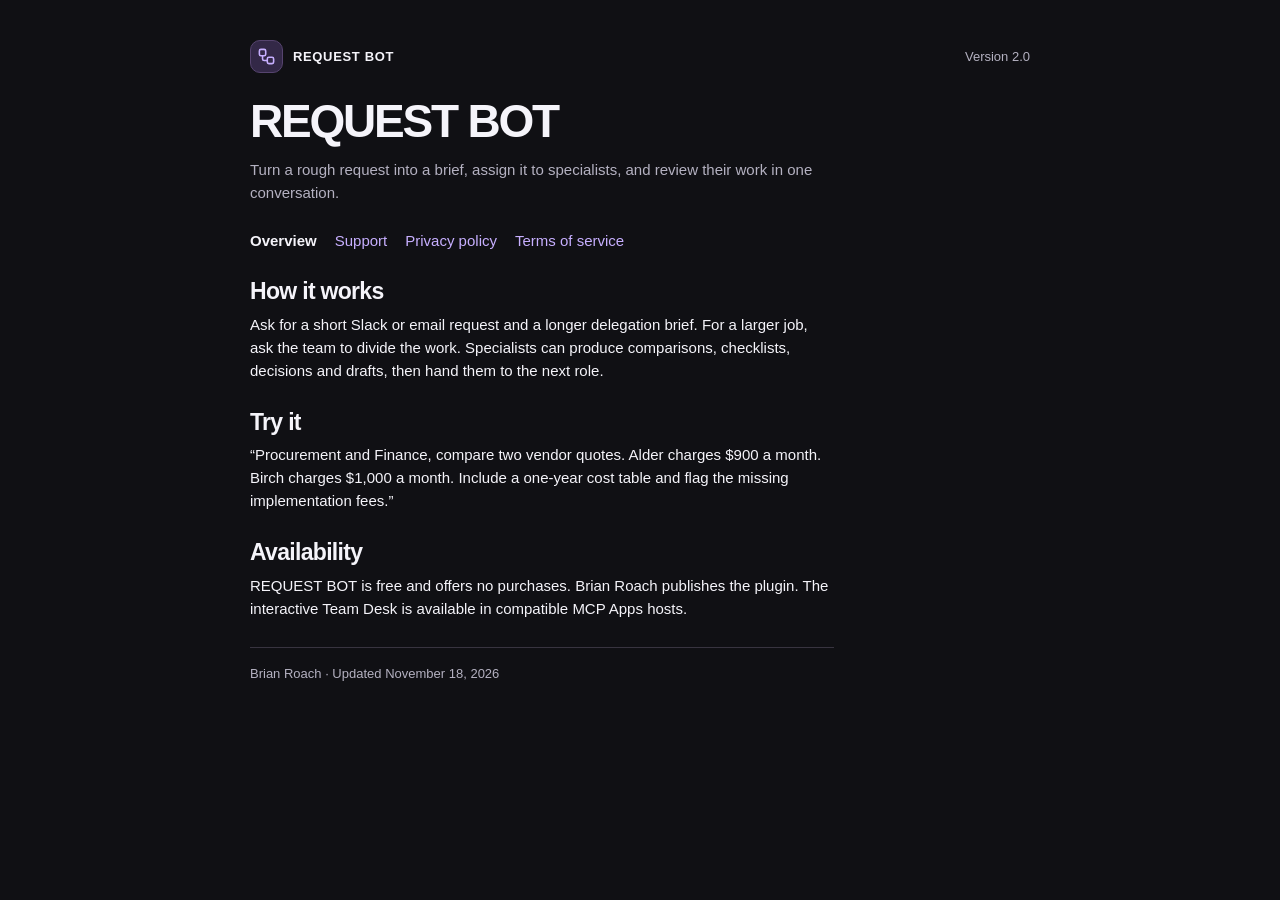
==== request-bot/index.html @ c8be2474 "Publish REQUEST BOT overview, support, privacy and terms on GitHub Pages" ====
<!doctype html><html lang="en" class="dark"><head><meta charset="utf-8"><meta name="viewport" content="width=device-width, initial-scale=1"><title>Overview | REQUEST BOT</title><link rel="stylesheet" href="./site.css"></head><body><main class="wrap public"><div class="topline"><div class="wordmark"><span class="mark"><svg xmlns="http://www.w3.org/2000/svg" width="19" height="19" viewBox="0 0 24 24" fill="none" stroke="currentColor" stroke-width="2" stroke-linecap="round" stroke-linejoin="round" class="lucide lucide-workflow" aria-hidden="true"><rect width="8" height="8" x="3" y="3" rx="2"></rect><path d="M7 11v4a2 2 0 0 0 2 2h4"></path><rect width="8" height="8" x="13" y="13" rx="2"></rect></svg></span>REQUEST BOT</div><span class="meta fine">Version 2.0</span></div><article><header><h1>REQUEST BOT</h1><p class="sub">Turn a rough request into a brief, assign it to specialists, and review their work in one conversation.</p></header><nav aria-label="Site pages"><a aria-current="page" href="./">Overview</a><a href="./support/">Support</a><a href="./privacy/">Privacy policy</a><a href="./terms/">Terms of service</a></nav><section><h2>How it works</h2><p>Ask for a short Slack or email request and a longer delegation brief. For a larger job, ask the team to divide the work. Specialists can produce comparisons, checklists, decisions and drafts, then hand them to the next role.</p></section><section><h2>Try it</h2><p>“Procurement and Finance, compare two vendor quotes. Alder charges $900 a month. Birch charges $1,000 a month. Include a one-year cost table and flag the missing implementation fees.”</p></section><section><h2>Availability</h2><p>REQUEST BOT is free and offers no purchases. Brian Roach publishes the plugin. The interactive Team Desk is available in compatible MCP Apps hosts.</p></section><footer class="fine meta">Brian Roach · Updated November 18, 2026</footer></article></main></body></html>
---- request-bot/site.css ----
/*! tailwindcss v4.3.5 | MIT License | https://tailwindcss.com */
@layer properties{@supports (((-webkit-hyphens:none)) and (not (margin-trim:block))) or ((-moz-orient:inline) and (not (color:rgb(from red r g b)))){*,:before,:after,::backdrop{--tw-outline-style:solid}}}@layer theme{:root,:host{--font-sans:Inter,ui-sans-serif,-apple-system,BlinkMacSystemFont,"Segoe UI",sans-serif;--font-mono:ui-monospace, SFMono-Regular, Menlo, Monaco, Consolas, "Liberation Mono", "Courier New", monospace;--default-font-family:var(--font-sans);--default-mono-font-family:var(--font-mono)}}@layer base{*,:after,:before,::backdrop{box-sizing:border-box;border:0 solid;margin:0;padding:0}::file-selector-button{box-sizing:border-box;border:0 solid;margin:0;padding:0}html,:host{-webkit-text-size-adjust:100%;tab-size:4;line-height:1.5;font-family:var(--default-font-family,-apple-system, BlinkMacSystemFont, "Segoe UI", Roboto, "Helvetica Neue", "Noto Sans", Arial, sans-serif, "Apple Color Emoji", "Segoe UI Emoji", "Segoe UI Symbol", "Noto Color Emoji");font-feature-settings:var(--default-font-feature-settings,normal);font-variation-settings:var(--default-font-variation-settings,normal);-webkit-tap-highlight-color:transparent}hr{height:0;color:inherit;border-top-width:1px}abbr:where([title]){-webkit-text-decoration:underline dotted;text-decoration:underline dotted}h1,h2,h3,h4,h5,h6{font-size:inherit;font-weight:inherit}a{color:inherit;-webkit-text-decoration:inherit;-webkit-text-decoration:inherit;-webkit-text-decoration:inherit;text-decoration:inherit}b,strong{font-weight:bolder}code,kbd,samp,pre{font-family:var(--default-mono-font-family,ui-monospace, SFMono-Regular, Menlo, Monaco, Consolas, "Liberation Mono", "Courier New", monospace);font-feature-settings:var(--default-mono-font-feature-settings,normal);font-variation-settings:var(--default-mono-font-variation-settings,normal);font-size:1em}small{font-size:80%}sub,sup{vertical-align:baseline;font-size:75%;line-height:0;position:relative}sub{bottom:-.25em}sup{top:-.5em}table{text-indent:0;border-color:inherit;border-collapse:collapse}:-moz-focusring:where(:not(iframe)){outline:auto}progress{vertical-align:baseline}summary{display:list-item}ol,ul,menu{list-style:none}img,svg,video,canvas,audio,iframe,embed,object{vertical-align:middle;display:block}img,video{max-width:100%;height:auto}button,input,select,optgroup,textarea{font:inherit;font-feature-settings:inherit;font-variation-settings:inherit;letter-spacing:inherit;color:inherit;opacity:1;background-color:#0000;border-radius:0}::file-selector-button{font:inherit;font-feature-settings:inherit;font-variation-settings:inherit;letter-spacing:inherit;color:inherit;opacity:1;background-color:#0000;border-radius:0}:where(select:is([multiple],[size])) optgroup{font-weight:bolder}:where(select:is([multiple],[size])) optgroup option{padding-inline-start:20px}::file-selector-button{margin-inline-end:4px}::placeholder{opacity:1}@supports (not ((-webkit-appearance:-apple-pay-button))) or (contain-intrinsic-size:1px){::placeholder{color:currentColor}@supports (color:color-mix(in lab, red, red)){::placeholder{color:color-mix(in oklab, currentcolor 50%, transparent)}}}textarea{resize:vertical}::-webkit-search-decoration{-webkit-appearance:none}::-webkit-date-and-time-value{min-height:1lh;text-align:inherit}::-webkit-datetime-edit{display:inline-flex}::-webkit-datetime-edit-fields-wrapper{padding:0}::-webkit-datetime-edit{padding-block:0}::-webkit-datetime-edit-year-field{padding-block:0}::-webkit-datetime-edit-month-field{padding-block:0}::-webkit-datetime-edit-day-field{padding-block:0}::-webkit-datetime-edit-hour-field{padding-block:0}::-webkit-datetime-edit-minute-field{padding-block:0}::-webkit-datetime-edit-second-field{padding-block:0}::-webkit-datetime-edit-millisecond-field{padding-block:0}::-webkit-datetime-edit-meridiem-field{padding-block:0}::-webkit-calendar-picker-indicator{line-height:1}:-moz-ui-invalid{box-shadow:none}button,input:where([type=button],[type=reset],[type=submit]){appearance:button}::file-selector-button{appearance:button}::-webkit-inner-spin-button{height:auto}::-webkit-outer-spin-button{height:auto}[hidden]:where(:not([hidden=until-found])){display:none!important}}@layer components;@layer utilities{.visible{visibility:visible}.absolute{position:absolute}.isolate{isolation:isolate}.block{display:block}.table{display:table}.outline{outline-style:var(--tw-outline-style);outline-width:1px}}:root{color-scheme:dark;--ink:#f5f4fa;--muted:#b4b1c1;--violet:#c7afff;--accent:#9a72ee;--line:#383440;--panel:#1c1a21}*{box-sizing:border-box}body{color:var(--ink);font:15px/1.53 var(--font-sans,system-ui);overflow-wrap:anywhere;background:#101014;margin:0}h1,h2,h3,p{margin:0}button,input,textarea{font:inherit}button,a,summary{touch-action:manipulation}button,summary{cursor:pointer}button:disabled{opacity:.55;cursor:wait}a{color:var(--violet);text-underline-offset:3px}button:focus-visible,a:focus-visible,summary:focus-visible,input:focus-visible,textarea:focus-visible{outline-offset:3px;outline:3px solid #d2bfff}.wrap{max-width:860px;margin:auto;padding:clamp(16px,4vw,40px)}.topline{justify-content:space-between;align-items:center;gap:10px;margin-bottom:24px;display:flex}.wordmark{letter-spacing:.05em;align-items:center;gap:10px;font-size:13px;font-weight:700;display:flex}.mark{width:33px;height:33px;color:var(--violet);background:#332847;border:1px solid #56446f;border-radius:10px;place-items:center;display:grid}.eyebrow{color:var(--violet);font-size:12px;font-weight:600}.sub,.meta,small{color:var(--muted)}h1{letter-spacing:-.048em;font-size:clamp(29px,5vw,46px);font-weight:650;line-height:1.08}h2{letter-spacing:-.03em;font-size:23px;font-weight:640;line-height:1.2}h3{font-size:16px;font-weight:650;line-height:1.4}.sub{margin-top:9px}.card{background:var(--panel);border:1px solid var(--line);border-radius:15px;padding:17px}.stack{gap:12px;display:grid}.section{margin-top:22px}.row,.actions,.nav{flex-wrap:wrap;align-items:center;gap:10px;display:flex}.row.between{justify-content:space-between}.button,.tab,.chip{border-radius:9px;justify-content:center;align-items:center;gap:7px;min-height:44px;padding:9px 14px;font-size:14px;font-weight:620;text-decoration:none;display:inline-flex}.primary{color:#1d142c;background:#c7afff;border:1px solid #c7afff}.outline,.tab{color:var(--ink);border:1px solid var(--line);background:#211e28}.ghost{color:var(--violet);background:0 0;border:1px solid #0000}.tab.active{color:#ecdeff;background:#383044;border-color:#6f568c}.nav{gap:6px;margin:20px 0 14px}.badge{color:var(--violet);font-size:12px;font-weight:600;display:inline-block}.grid{grid-template-columns:repeat(auto-fit,minmax(min(100%,235px),1fr));gap:10px;display:grid}.role-card{text-align:left;color:var(--ink);gap:6px;width:100%;font-weight:400;display:grid}.role-card:hover,details.card[open]{border-color:#695285}.tasknum{color:var(--violet);background:#292331;border-radius:6px;place-items:center;padding:3px 9px;font:12px/1.5 ui-monospace,monospace;display:inline-grid}.field{margin-bottom:7px;font-size:14px;font-weight:600;display:block}textarea,input{color:var(--ink);background:#17151c;border:1px solid #55505f;border-radius:9px;width:100%;padding:11px 12px}textarea{resize:vertical;min-height:78px}.table-scroll{overflow:auto}.table-scroll table{border-collapse:collapse;text-align:left;min-width:100%}.table-scroll th,.table-scroll td{border-bottom:1px solid var(--line);vertical-align:top;padding:8px}.table-scroll th{color:var(--violet)}details>summary{align-content:center;min-height:44px;font-weight:600}.block{border-top:1px solid var(--line);padding:12px 0}.block p{white-space:pre-line}.block ul,.checks{padding-left:20px;list-style:outside}.block p,.block ul,.block .table-scroll{margin-top:5px}.block small{margin-top:7px;display:block}.note{border-left:3px solid var(--accent);color:#d5d0df;padding-left:12px}.notice{color:#e5d5ff}.fine{font-size:13px}.public article{max-width:70ch}.public section,.public footer{margin-top:26px}.public section p,.public section ul{margin-top:8px}.public header h1{margin-bottom:12px}.public nav{flex-wrap:wrap;gap:18px;margin:25px 0;display:flex}.public nav a[aria-current=page]{color:var(--ink);font-weight:650}.public footer{border-top:1px solid var(--line);padding-top:16px}@media (max-width:430px){.wrap{padding:16px 12px}.card{padding:13px}.topline{margin-bottom:16px}.nav{gap:4px}.tab{padding:8px 10px}.actions .button{flex-grow:1}}@media (prefers-reduced-motion:no-preference){.role-card,.button,.tab{transition:background-color .14s,border-color .14s}.button:active{transform:translateY(1px)}}@property --tw-outline-style{syntax:"*";inherits:false;initial-value:solid}
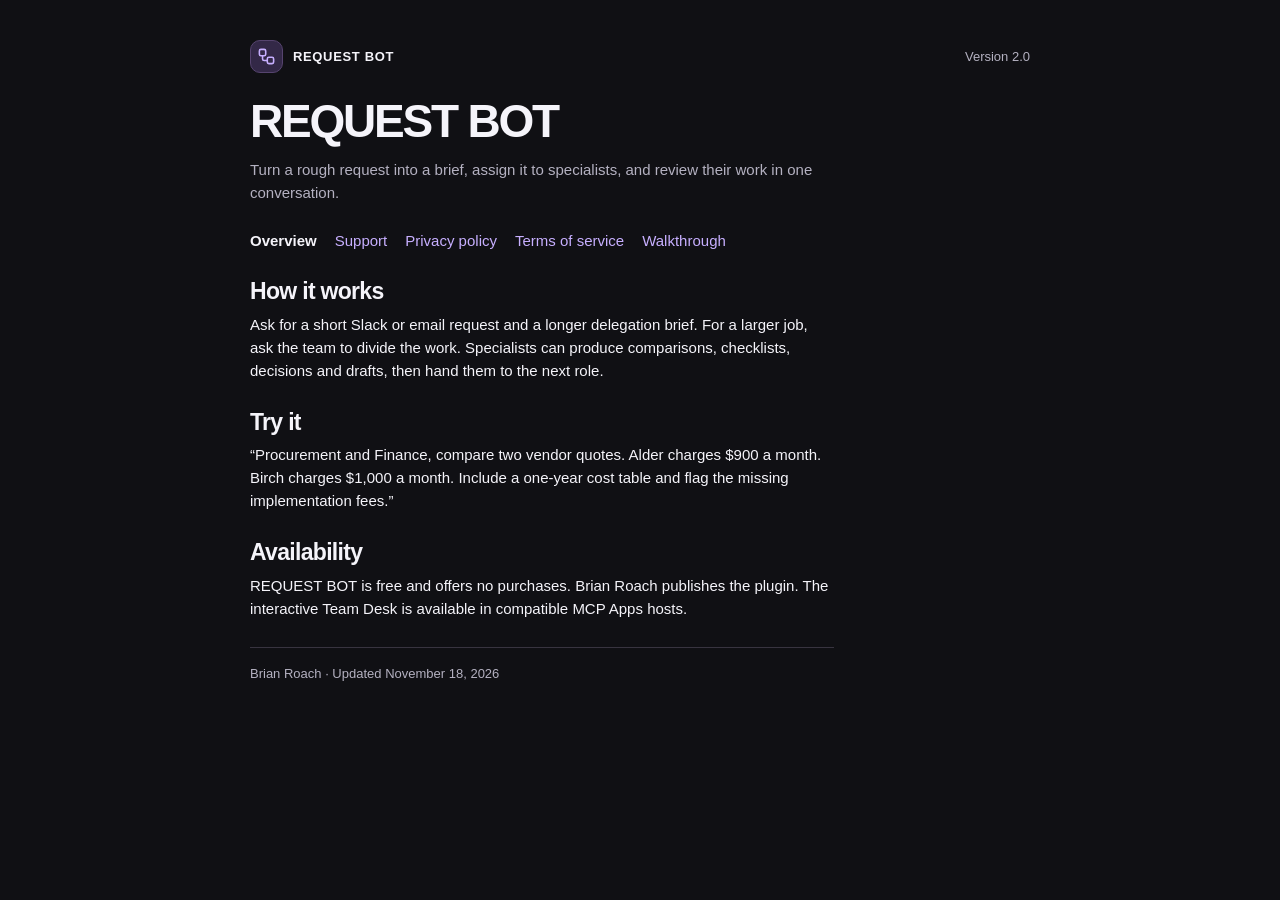
==== commit 7f39a10b: "Add REQUEST BOT v2 walkthrough and clarify local processing" ====
--- a/request-bot/index.html
+++ b/request-bot/index.html
@@ -1 +1 @@
-<!doctype html><html lang="en" class="dark"><head><meta charset="utf-8"><meta name="viewport" content="width=device-width, initial-scale=1"><title>Overview | REQUEST BOT</title><link rel="stylesheet" href="./site.css"></head><body><main class="wrap public"><div class="topline"><div class="wordmark"><span class="mark"><svg xmlns="http://www.w3.org/2000/svg" width="19" height="19" viewBox="0 0 24 24" fill="none" stroke="currentColor" stroke-width="2" stroke-linecap="round" stroke-linejoin="round" class="lucide lucide-workflow" aria-hidden="true"><rect width="8" height="8" x="3" y="3" rx="2"></rect><path d="M7 11v4a2 2 0 0 0 2 2h4"></path><rect width="8" height="8" x="13" y="13" rx="2"></rect></svg></span>REQUEST BOT</div><span class="meta fine">Version 2.0</span></div><article><header><h1>REQUEST BOT</h1><p class="sub">Turn a rough request into a brief, assign it to specialists, and review their work in one conversation.</p></header><nav aria-label="Site pages"><a aria-current="page" href="./">Overview</a><a href="./support/">Support</a><a href="./privacy/">Privacy policy</a><a href="./terms/">Terms of service</a></nav><section><h2>How it works</h2><p>Ask for a short Slack or email request and a longer delegation brief. For a larger job, ask the team to divide the work. Specialists can produce comparisons, checklists, decisions and drafts, then hand them to the next role.</p></section><section><h2>Try it</h2><p>“Procurement and Finance, compare two vendor quotes. Alder charges $900 a month. Birch charges $1,000 a month. Include a one-year cost table and flag the missing implementation fees.”</p></section><section><h2>Availability</h2><p>REQUEST BOT is free and offers no purchases. Brian Roach publishes the plugin. The interactive Team Desk is available in compatible MCP Apps hosts.</p></section><footer class="fine meta">Brian Roach · Updated November 18, 2026</footer></article></main></body></html>
+<!doctype html><html lang="en" class="dark"><head><meta charset="utf-8"><meta name="viewport" content="width=device-width, initial-scale=1"><title>Overview | REQUEST BOT</title><link rel="stylesheet" href="./site.css"></head><body><main class="wrap public"><div class="topline"><div class="wordmark"><span class="mark"><svg xmlns="http://www.w3.org/2000/svg" width="19" height="19" viewBox="0 0 24 24" fill="none" stroke="currentColor" stroke-width="2" stroke-linecap="round" stroke-linejoin="round" class="lucide lucide-workflow" aria-hidden="true"><rect width="8" height="8" x="3" y="3" rx="2"></rect><path d="M7 11v4a2 2 0 0 0 2 2h4"></path><rect width="8" height="8" x="13" y="13" rx="2"></rect></svg></span>REQUEST BOT</div><span class="meta fine">Version 2.0</span></div><article><header><h1>REQUEST BOT</h1><p class="sub">Turn a rough request into a brief, assign it to specialists, and review their work in one conversation.</p></header><nav aria-label="Site pages"><a aria-current="page" href="./">Overview</a><a href="./support/">Support</a><a href="./privacy/">Privacy policy</a><a href="./terms/">Terms of service</a><a href="./walkthrough/">Walkthrough</a></nav><section><h2>How it works</h2><p>Ask for a short Slack or email request and a longer delegation brief. For a larger job, ask the team to divide the work. Specialists can produce comparisons, checklists, decisions and drafts, then hand them to the next role.</p></section><section><h2>Try it</h2><p>“Procurement and Finance, compare two vendor quotes. Alder charges $900 a month. Birch charges $1,000 a month. Include a one-year cost table and flag the missing implementation fees.”</p></section><section><h2>Availability</h2><p>REQUEST BOT is free and offers no purchases. Brian Roach publishes the plugin. The interactive Team Desk is available in compatible MCP Apps hosts.</p></section><footer class="fine meta">Brian Roach · Updated November 18, 2026</footer></article></main></body></html>
